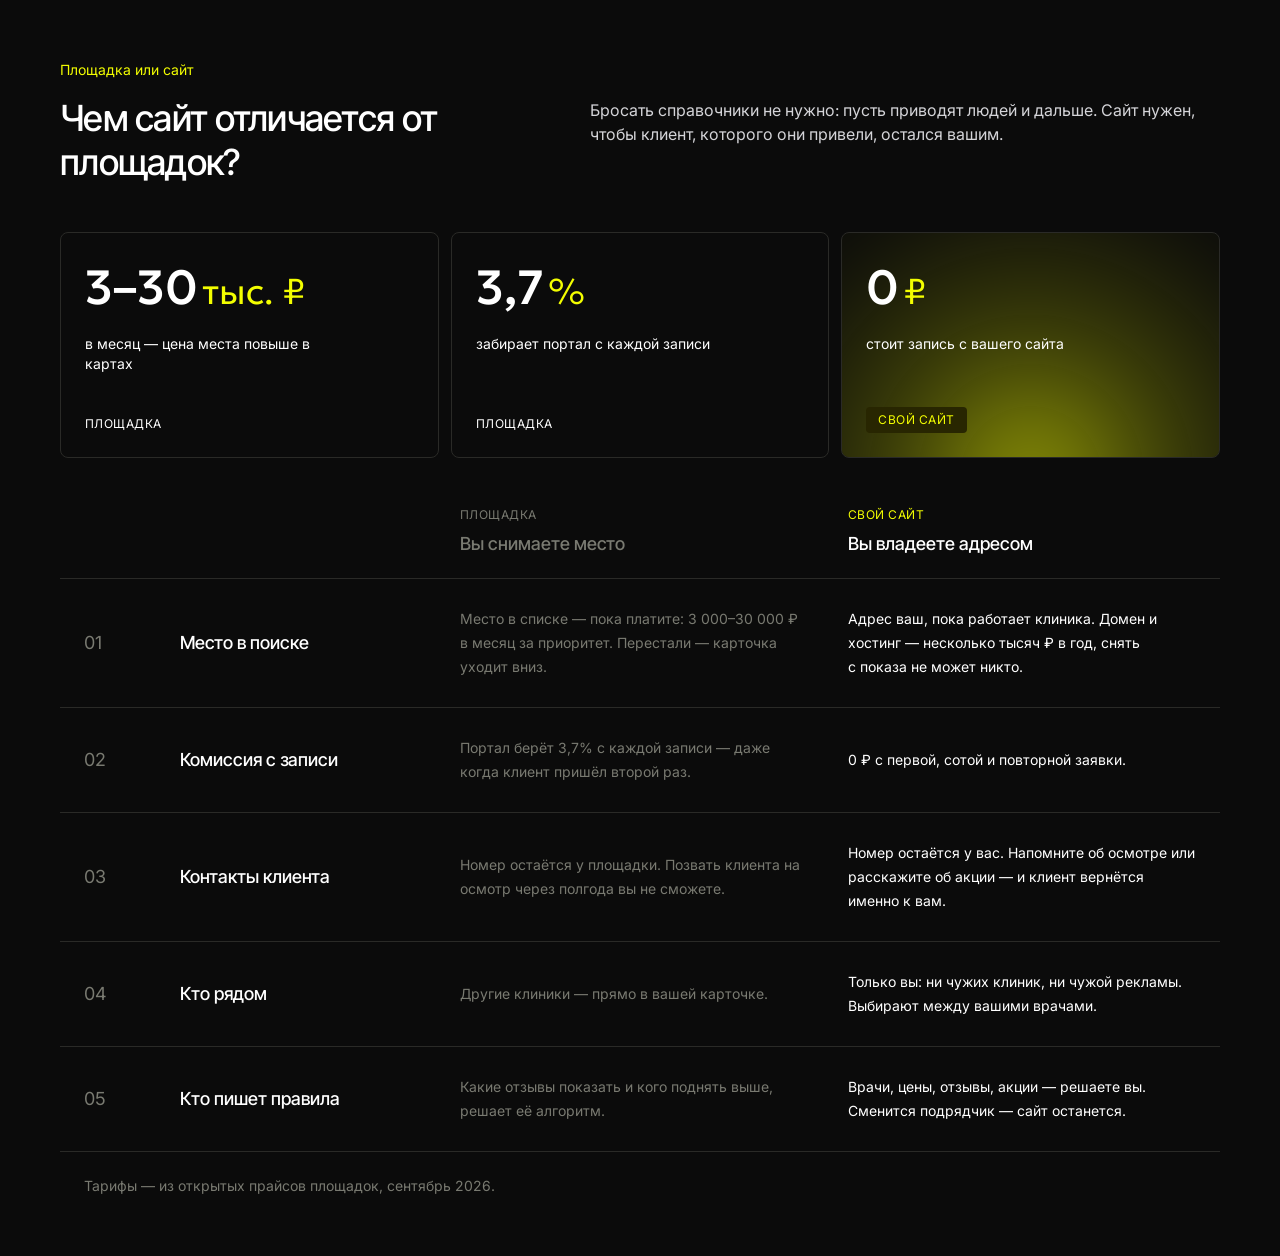
==== eskizy/a-stroki.html @ f465b87d "zeeframes-vs: platform vs own site block" ====
<!DOCTYPE html>
<html lang="ru">
<head>
    <meta charset="UTF-8">
    <meta name="viewport" content="width=device-width, initial-scale=1">
    <title>Эскиз А — строки-сравнения</title>
    <link rel="preconnect" href="https://fonts.googleapis.com">
    <link rel="preconnect" href="https://fonts.gstatic.com" crossorigin>
    <link href="https://fonts.googleapis.com/css2?family=Geologica:wght@300;400;500&family=Inter+Tight:wght@400;500;600&family=Inter:wght@400;500;600&display=swap" rel="stylesheet">
    <link rel="stylesheet" href="../vs.css">
    <style>html, body { margin: 0; background: #0B0B0B; }</style>
</head>
<body>

<section class="zvs" id="platform-vs-site" aria-labelledby="zvs-title">
    <div class="zvs-container">

        <header class="zvs-head">
            <div>
                <p class="zvs-eyebrow">Площадка или сайт</p>
                <h2 class="zvs-title" id="zvs-title">Чем сайт отличается от площадок?</h2>
            </div>
            <p class="zvs-desc">Бросать справочники не нужно: пусть приводят людей и дальше. Сайт нужен, чтобы клиент, которого они привели, остался вашим.</p>
        </header>

        <ul class="zvs-stats">
            <li class="zvs-stat">
                <div>
                    <p class="zvs-num">3–30<em>тыс.&nbsp;₽</em></p>
                    <p class="zvs-num-label">в месяц — цена места повыше в картах</p>
                </div>
                <span class="zvs-tag">Площадка</span>
            </li>
            <li class="zvs-stat">
                <div>
                    <p class="zvs-num">3,7<em>%</em></p>
                    <p class="zvs-num-label">забирает портал с каждой записи</p>
                </div>
                <span class="zvs-tag">Площадка</span>
            </li>
            <li class="zvs-stat zvs-stat--hero">
                <div>
                    <p class="zvs-num">0<em>₽</em></p>
                    <p class="zvs-num-label">стоит запись с вашего сайта</p>
                </div>
                <span class="zvs-tag">Свой сайт</span>
            </li>
        </ul>

        <div class="zvs-cols" aria-hidden="true">
            <span><span class="zvs-col-label">Площадка</span><span class="zvs-col-title">Вы снимаете место</span></span>
            <span class="is-own"><span class="zvs-col-label">Свой сайт</span><span class="zvs-col-title">Вы владеете адресом</span></span>
        </div>

        <ol class="zvs-rows">
            <li class="zvs-row">
                <span class="zvs-n" aria-hidden="true">01</span>
                <h3 class="zvs-topic">Место в поиске</h3>
                <dl class="zvs-pair">
                    <div><dt>Площадка</dt><dd>Место в списке — пока платите: <span class="zvs-nw">3&nbsp;000–30&nbsp;000&nbsp;₽</span> в&nbsp;месяц за приоритет. Перестали — карточка уходит вниз.</dd></div>
                    <div><dt class="is-own">Свой сайт</dt><dd class="is-own">Адрес ваш, пока работает клиника. Домен и хостинг — несколько тысяч ₽ в&nbsp;год, снять с&nbsp;показа не может никто.</dd></div>
                </dl>
            </li>
            <li class="zvs-row">
                <span class="zvs-n" aria-hidden="true">02</span>
                <h3 class="zvs-topic">Комиссия с записи</h3>
                <dl class="zvs-pair">
                    <div><dt>Площадка</dt><dd>Портал берёт 3,7% с каждой записи — даже когда клиент пришёл второй раз.</dd></div>
                    <div><dt class="is-own">Свой сайт</dt><dd class="is-own">0&nbsp;₽ с первой, сотой и повторной заявки.</dd></div>
                </dl>
            </li>
            <li class="zvs-row">
                <span class="zvs-n" aria-hidden="true">03</span>
                <h3 class="zvs-topic">Контакты клиента</h3>
                <dl class="zvs-pair">
                    <div><dt>Площадка</dt><dd>Номер остаётся у площадки. Позвать клиента на осмотр через полгода вы не сможете.</dd></div>
                    <div><dt class="is-own">Свой сайт</dt><dd class="is-own">Номер остаётся у вас. Напомните об осмотре или расскажите об акции — и клиент вернётся именно к вам.</dd></div>
                </dl>
            </li>
            <li class="zvs-row">
                <span class="zvs-n" aria-hidden="true">04</span>
                <h3 class="zvs-topic">Кто рядом</h3>
                <dl class="zvs-pair">
                    <div><dt>Площадка</dt><dd>Другие клиники — прямо в вашей карточке.</dd></div>
                    <div><dt class="is-own">Свой сайт</dt><dd class="is-own">Только вы: ни чужих клиник, ни чужой рекламы. Выбирают между вашими врачами.</dd></div>
                </dl>
            </li>
            <li class="zvs-row">
                <span class="zvs-n" aria-hidden="true">05</span>
                <h3 class="zvs-topic">Кто пишет правила</h3>
                <dl class="zvs-pair">
                    <div><dt>Площадка</dt><dd>Какие отзывы показать и кого поднять выше, решает её алгоритм.</dd></div>
                    <div><dt class="is-own">Свой сайт</dt><dd class="is-own">Врачи, цены, отзывы, акции — решаете вы. Сменится подрядчик — сайт останется.</dd></div>
                </dl>
            </li>
        </ol>

        <p class="zvs-note">Тарифы — из открытых прайсов площадок, сентябрь 2026.</p>

    </div>
</section>

</body>
</html>
---- vs.css ----
/* ZeeFrames — "Platform vs your own site" comparison
   Namespaced with .zvs-* so it can be dropped into any page of zeeframes.com.
   Built from the site's own parts:
   - section header of the service pages (.tool-section-header: lime eyebrow,
     .agency-section-title, muted paragraph on the right);
   - stat cards of the /about hero (.about-card-common, .hero-counter with the
     lime "+" in weight 300, the lime glow of the "10+" card);
   - numbered rows of "Six reasons why 90% of our clients come back" on /about
     (.value-item: 01 / title / muted text, 0.6 px hairlines, lime on hover);
   - uppercase card label of "Three types of work" (.work-type-card__label).
   Default is the dark section; add .zvs--light for the cream one. */

.zvs {
    --zvs-primary: var(--color-primary, #F3FE00);
    --zvs-bg: var(--color-black-300, #0B0B0B);
    --zvs-card: var(--color-black-300, #0B0B0B);
    --zvs-line: var(--color-base-border, #2A2A27);
    --zvs-ink: var(--color-white, #FFFFFF);
    --zvs-ink-2: var(--color-gray-165, #D4D4D8);
    --zvs-muted: var(--color-base-muted, #797A71);
    --zvs-eyebrow: var(--color-primary, #F3FE00);
    --zvs-sign: var(--color-primary, #F3FE00);
    --zvs-hover-ink: var(--color-black-300, #0B0B0B);
    --zvs-hover-ink-2: #0E0E00;
    --zvs-chip-bg: var(--color-base-primary-fg, #282601);
    --zvs-chip-ink: var(--color-primary, #F3FE00);
    --zvs-focus: var(--color-primary, #F3FE00);
    --zvs-glow: radial-gradient(circle,
        rgba(243, 254, 0, .75) 0%, rgba(243, 254, 0, .35) 20%,
        rgba(243, 254, 0, .15) 45%, rgba(243, 254, 0, .05) 70%, transparent 100%);

    position: relative;
    padding: 60px 0;
    background-color: var(--zvs-bg);
    color: var(--zvs-ink);
    font-family: "Inter Tight", sans-serif;
    font-weight: 400;
    -webkit-font-smoothing: antialiased;
}

/* cream section, as Process / Use Cases on the service pages */
.zvs--light {
    --zvs-bg: var(--color-cream-white, #FAF9F4);
    --zvs-card: var(--color-white, #FFFFFF);
    --zvs-line: var(--color-gray-410, #CDCDCD);
    --zvs-ink: var(--color-gray-800, #27272A);
    --zvs-ink-2: var(--color-gray-650, #52525B);
    --zvs-muted: var(--color-base-muted, #797A71);
    --zvs-eyebrow: var(--color-gray-900, #18181B);
    --zvs-sign: var(--color-gray-900, #18181B);
    --zvs-chip-bg: var(--color-gray-900, #18181B);
    --zvs-chip-ink: var(--color-white, #FFFFFF);
    --zvs-focus: var(--color-gray-900, #18181B);
}

.zvs *,
.zvs *::before,
.zvs *::after {
    box-sizing: border-box;
    margin: 0;
    padding: 0;
}

.zvs ul,
.zvs ol {
    list-style: none;
}

.zvs :focus-visible {
    outline: 2px solid var(--zvs-focus);
    outline-offset: 2px;
}

.zvs-container {
    max-width: 1400px;
    margin: 0 auto;
    padding: 0 var(--zvs-gutter, 60px);
}

/* ── Section header: .tool-section-header of the service pages ── */

.zvs-head {
    display: flex;
    justify-content: space-between;
    align-items: center;
    gap: 32px;
    padding-bottom: 48px;
}

.zvs-eyebrow {
    font-family: Inter, sans-serif;
    font-size: 14px;
    line-height: 20px;
    font-weight: 400;
    color: var(--zvs-eyebrow);
}

.zvs-title {
    max-width: 446px;
    margin-top: 16px;
    font-size: 36px;
    line-height: 44px;
    font-weight: 500;
    letter-spacing: -0.72px;
    color: var(--zvs-ink);
}

.zvs-desc {
    max-width: 630px;
    font-family: Inter, sans-serif;
    font-size: 16px;
    line-height: 24px;
    color: var(--zvs-ink-2);
}

/* ── Stats: the cards of the /about hero ── */

.zvs-stats {
    display: grid;
    grid-template-columns: repeat(3, minmax(0, 1fr));
    gap: 12px;
    margin-bottom: 48px;
}

.zvs-stat {
    position: relative;
    display: flex;
    flex-direction: column;
    justify-content: space-between;
    gap: 40px;
    min-height: 226px;
    padding: 24px;
    border: 0.6px solid var(--zvs-line);
    border-radius: 8px;
    background: var(--zvs-card);
    overflow: hidden;
}

/* the glow of the "10+ Years" card, from the lower middle */
.zvs-stat--hero::before {
    content: "";
    position: absolute;
    left: 50%;
    bottom: -300px;
    width: 560px;
    height: 560px;
    margin-left: -280px;
    border-radius: 50%;
    background: var(--zvs-glow);
    filter: blur(50px);
    pointer-events: none;
}

.zvs-stat > * {
    position: relative;
}

/* .hero-counter + .text_primary.fs_36.fw_300 */
.zvs-num {
    display: flex;
    align-items: baseline;
    font-family: Geologica, "Inter Tight", sans-serif;
    font-size: 48px;
    line-height: 60px;
    font-weight: 500;
    color: var(--zvs-ink);
    white-space: nowrap;
}

.zvs-num em {
    margin-left: 4px;
    font-style: normal;
    font-size: 36px;
    font-weight: 300;
    color: var(--zvs-sign);
}

.zvs-num-label {
    max-width: 240px;
    margin-top: 12px;
    font-family: Inter, sans-serif;
    font-size: 14px;
    line-height: 20px;
    color: var(--zvs-ink);
}

/* DELIVERY / SUCCESS under the numbers; the hero one is the dark chip of EXPERIENCE */
.zvs-tag {
    align-self: flex-start;
    font-family: Inter, sans-serif;
    font-size: 12px;
    line-height: 18px;
    letter-spacing: 0.48px;
    text-transform: uppercase;
    color: var(--zvs-ink);
}

.zvs-stat--hero .zvs-tag {
    padding: 4px 12px;
    border-radius: 4px;
    background: var(--zvs-chip-bg);
    color: var(--zvs-chip-ink);
}

/* ── Rows: .value-item of "Six reasons" ── */

.zvs-cols,
.zvs-row {
    display: grid;
    grid-template-columns: 56px minmax(0, 240px) minmax(0, 1fr) minmax(0, 1fr);
    column-gap: 40px;
    padding: 0 24px;
}

.zvs-cols {
    padding-bottom: 20px;
}

.zvs-cols > span:first-child {
    grid-column: 3;
}

.zvs-col-label {
    display: block;
    font-family: Inter, sans-serif;
    font-size: 12px;
    line-height: 18px;
    letter-spacing: 0.48px;
    text-transform: uppercase;
    color: var(--zvs-muted);
}

.zvs-col-title {
    display: block;
    margin-top: 6px;
    font-size: 18px;
    line-height: 28px;
    font-weight: 500;
    color: var(--zvs-muted);
}

.zvs-cols .is-own .zvs-col-label { color: var(--zvs-eyebrow); }
.zvs-cols .is-own .zvs-col-title { color: var(--zvs-ink); }

.zvs-row {
    align-items: center;
    padding-top: 28px;
    padding-bottom: 28px;
    border-top: 0.6px solid var(--zvs-line);
}

.zvs-row:last-child {
    border-bottom: 0.6px solid var(--zvs-line);
}

.zvs-row:hover {
    background-color: var(--zvs-primary);
}

.zvs-n {
    font-family: Inter, sans-serif;
    font-size: 18px;
    line-height: 28px;
    color: var(--zvs-muted);
}

.zvs-topic {
    font-size: 18px;
    line-height: 28px;
    font-weight: 500;
    color: var(--zvs-ink);
}

.zvs-pair {
    display: contents;
}

/* the side names are read by screen readers; on phones they are shown */
.zvs-pair dt {
    position: absolute;
    width: 1px;
    height: 1px;
    overflow: hidden;
    clip: rect(0 0 0 0);
    white-space: nowrap;
}

.zvs-pair dd {
    font-family: Inter, sans-serif;
    font-size: 14px;
    line-height: 24px;
    color: var(--zvs-muted);
}

.zvs-nw {
    white-space: nowrap;
}

.zvs-pair dd.is-own {
    color: var(--zvs-ink);
}

.zvs-row:hover .zvs-n,
.zvs-row:hover .zvs-pair dd { color: var(--zvs-hover-ink-2); }
.zvs-row:hover .zvs-topic,
.zvs-row:hover .zvs-pair dd.is-own { color: var(--zvs-hover-ink); }

.zvs-note {
    margin-top: 24px;
    padding: 0 24px;
    font-family: Inter, sans-serif;
    font-size: 14px;
    line-height: 20px;
    color: var(--zvs-muted);
}

/* ── Responsive ─────────────────────────────────────── */

@media (max-width: 1200px) {
    .zvs-cols,
    .zvs-row {
        grid-template-columns: 40px minmax(0, 200px) minmax(0, 1fr) minmax(0, 1fr);
        column-gap: 32px;
    }
}

@media (max-width: 991px) {
    .zvs { --zvs-gutter: 40px; }

    .zvs-head {
        flex-direction: column;
        align-items: flex-start;
        gap: 16px;
    }

    .zvs-title,
    .zvs-desc { max-width: 100%; }

    .zvs-stat { min-height: 200px; padding: 20px; }
    .zvs-num { font-size: 40px; line-height: 48px; }
    .zvs-num em { font-size: 30px; }

    /* one row = number and topic on top, the pair side by side under them */
    .zvs-cols { display: none; }

    .zvs-row {
        grid-template-columns: minmax(0, 1fr) minmax(0, 1fr);
        column-gap: 24px;
        row-gap: 16px;
        align-items: start;
        padding: 24px 16px;
    }

    .zvs-n,
    .zvs-topic { grid-column: 1 / -1; }
    .zvs-n { margin-bottom: -12px; font-size: 14px; line-height: 20px; }

    .zvs-pair dt {
        position: static;
        width: auto;
        height: auto;
        overflow: visible;
        clip: auto;
        margin-bottom: 6px;
        font-family: Inter, sans-serif;
        font-size: 12px;
        line-height: 18px;
        letter-spacing: 0.48px;
        text-transform: uppercase;
        color: var(--zvs-muted);
    }

    .zvs-pair dt.is-own { color: var(--zvs-eyebrow); }
    .zvs-pair > div { min-width: 0; }
    .zvs-row:hover .zvs-pair dt { color: var(--zvs-hover-ink-2); }

    .zvs-note { padding: 0 16px; }
}

@media (max-width: 767px) {
    .zvs-stats { grid-template-columns: minmax(0, 1fr); gap: 12px; }
    .zvs-stat { min-height: 0; gap: 32px; }
    .zvs-stat--hero { min-height: 220px; }
}

@media (max-width: 575px) {
    .zvs { --zvs-gutter: 24px; padding: 24px 0; }

    .zvs-head { padding-bottom: 24px; }

    .zvs-title {
        margin-top: 8px;
        font-size: 24px;
        line-height: 32px;
    }

    .zvs-desc { font-size: 14px; line-height: 20px; }
    .zvs-stats { margin-bottom: 32px; }

    .zvs-row {
        grid-template-columns: minmax(0, 1fr);
        row-gap: 12px;
        padding: 24px 16px;
    }

    .zvs-pair dd { font-size: 14px; line-height: 20px; }
}
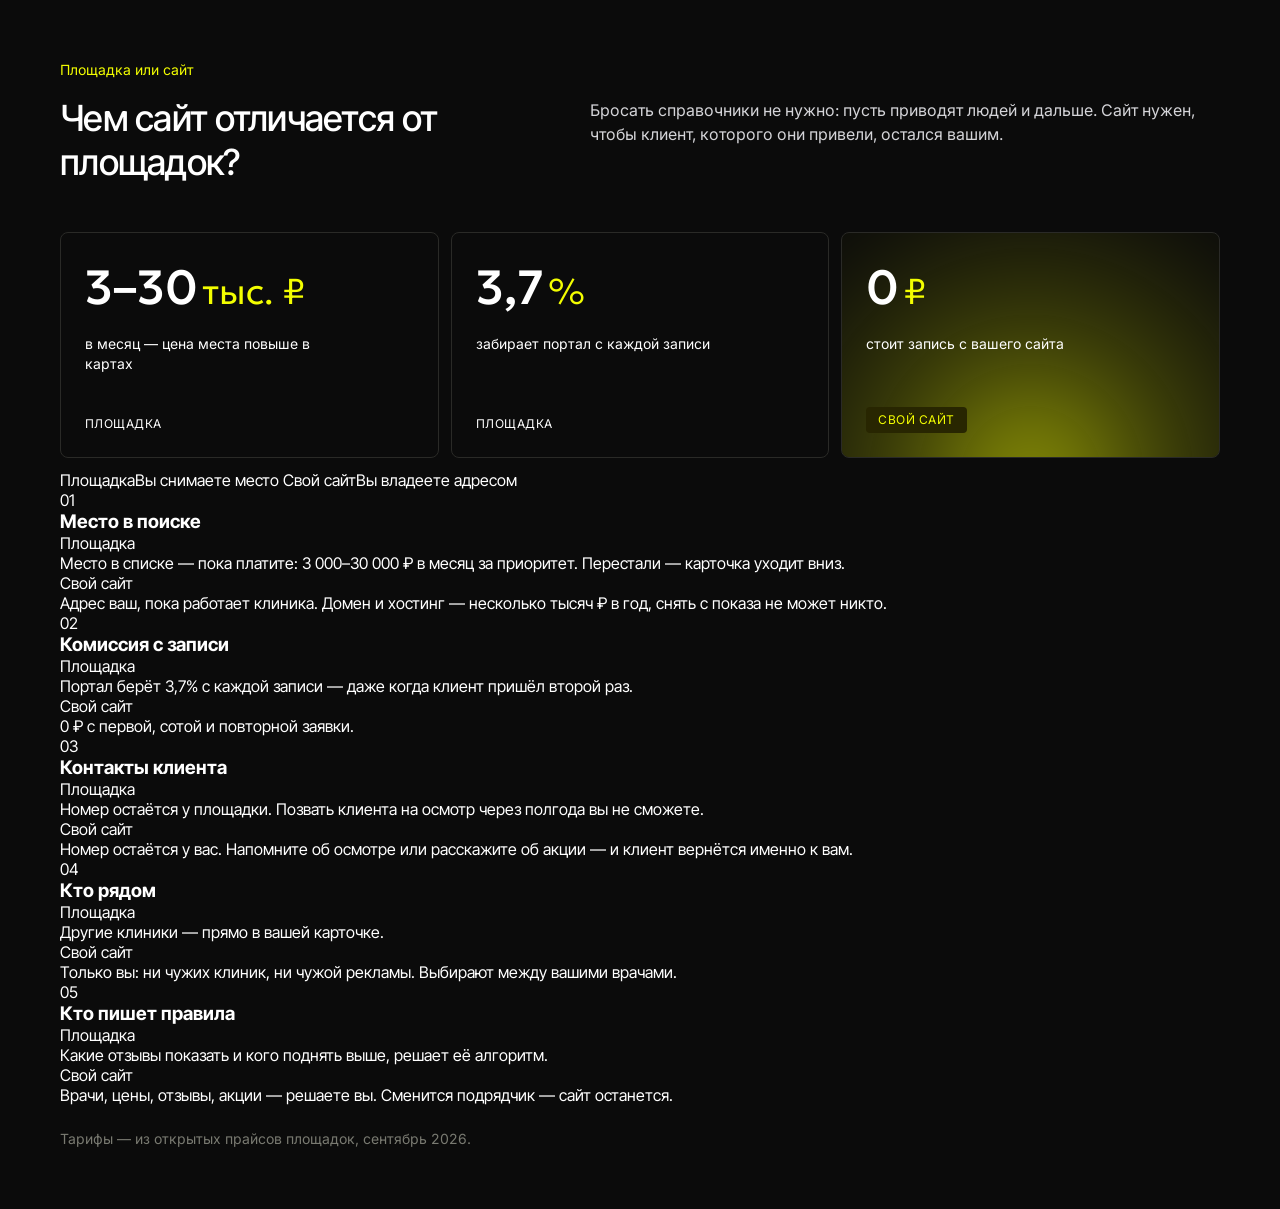
==== commit 54573d56: "Two lists: platform minuses and own site pluses" ====
--- a/eskizy/a-stroki.html
+++ b/eskizy/a-stroki.html
@@ -1,104 +1,104 @@
-<!DOCTYPE html>
-<html lang="ru">
-<head>
-    <meta charset="UTF-8">
-    <meta name="viewport" content="width=device-width, initial-scale=1">
-    <title>Эскиз А — строки-сравнения</title>
-    <link rel="preconnect" href="https://fonts.googleapis.com">
-    <link rel="preconnect" href="https://fonts.gstatic.com" crossorigin>
-    <link href="https://fonts.googleapis.com/css2?family=Geologica:wght@300;400;500&family=Inter+Tight:wght@400;500;600&family=Inter:wght@400;500;600&display=swap" rel="stylesheet">
-    <link rel="stylesheet" href="../vs.css">
-    <style>html, body { margin: 0; background: #0B0B0B; }</style>
-</head>
-<body>
-
-<section class="zvs" id="platform-vs-site" aria-labelledby="zvs-title">
-    <div class="zvs-container">
-
-        <header class="zvs-head">
-            <div>
-                <p class="zvs-eyebrow">Площадка или сайт</p>
-                <h2 class="zvs-title" id="zvs-title">Чем сайт отличается от площадок?</h2>
-            </div>
-            <p class="zvs-desc">Бросать справочники не нужно: пусть приводят людей и дальше. Сайт нужен, чтобы клиент, которого они привели, остался вашим.</p>
-        </header>
-
-        <ul class="zvs-stats">
-            <li class="zvs-stat">
-                <div>
-                    <p class="zvs-num">3–30<em>тыс.&nbsp;₽</em></p>
-                    <p class="zvs-num-label">в месяц — цена места повыше в картах</p>
-                </div>
-                <span class="zvs-tag">Площадка</span>
-            </li>
-            <li class="zvs-stat">
-                <div>
-                    <p class="zvs-num">3,7<em>%</em></p>
-                    <p class="zvs-num-label">забирает портал с каждой записи</p>
-                </div>
-                <span class="zvs-tag">Площадка</span>
-            </li>
-            <li class="zvs-stat zvs-stat--hero">
-                <div>
-                    <p class="zvs-num">0<em>₽</em></p>
-                    <p class="zvs-num-label">стоит запись с вашего сайта</p>
-                </div>
-                <span class="zvs-tag">Свой сайт</span>
-            </li>
-        </ul>
-
-        <div class="zvs-cols" aria-hidden="true">
-            <span><span class="zvs-col-label">Площадка</span><span class="zvs-col-title">Вы снимаете место</span></span>
-            <span class="is-own"><span class="zvs-col-label">Свой сайт</span><span class="zvs-col-title">Вы владеете адресом</span></span>
-        </div>
-
-        <ol class="zvs-rows">
-            <li class="zvs-row">
-                <span class="zvs-n" aria-hidden="true">01</span>
-                <h3 class="zvs-topic">Место в поиске</h3>
-                <dl class="zvs-pair">
-                    <div><dt>Площадка</dt><dd>Место в списке — пока платите: <span class="zvs-nw">3&nbsp;000–30&nbsp;000&nbsp;₽</span> в&nbsp;месяц за приоритет. Перестали — карточка уходит вниз.</dd></div>
-                    <div><dt class="is-own">Свой сайт</dt><dd class="is-own">Адрес ваш, пока работает клиника. Домен и хостинг — несколько тысяч ₽ в&nbsp;год, снять с&nbsp;показа не может никто.</dd></div>
-                </dl>
-            </li>
-            <li class="zvs-row">
-                <span class="zvs-n" aria-hidden="true">02</span>
-                <h3 class="zvs-topic">Комиссия с записи</h3>
-                <dl class="zvs-pair">
-                    <div><dt>Площадка</dt><dd>Портал берёт 3,7% с каждой записи — даже когда клиент пришёл второй раз.</dd></div>
-                    <div><dt class="is-own">Свой сайт</dt><dd class="is-own">0&nbsp;₽ с первой, сотой и повторной заявки.</dd></div>
-                </dl>
-            </li>
-            <li class="zvs-row">
-                <span class="zvs-n" aria-hidden="true">03</span>
-                <h3 class="zvs-topic">Контакты клиента</h3>
-                <dl class="zvs-pair">
-                    <div><dt>Площадка</dt><dd>Номер остаётся у площадки. Позвать клиента на осмотр через полгода вы не сможете.</dd></div>
-                    <div><dt class="is-own">Свой сайт</dt><dd class="is-own">Номер остаётся у вас. Напомните об осмотре или расскажите об акции — и клиент вернётся именно к вам.</dd></div>
-                </dl>
-            </li>
-            <li class="zvs-row">
-                <span class="zvs-n" aria-hidden="true">04</span>
-                <h3 class="zvs-topic">Кто рядом</h3>
-                <dl class="zvs-pair">
-                    <div><dt>Площадка</dt><dd>Другие клиники — прямо в вашей карточке.</dd></div>
-                    <div><dt class="is-own">Свой сайт</dt><dd class="is-own">Только вы: ни чужих клиник, ни чужой рекламы. Выбирают между вашими врачами.</dd></div>
-                </dl>
-            </li>
-            <li class="zvs-row">
-                <span class="zvs-n" aria-hidden="true">05</span>
-                <h3 class="zvs-topic">Кто пишет правила</h3>
-                <dl class="zvs-pair">
-                    <div><dt>Площадка</dt><dd>Какие отзывы показать и кого поднять выше, решает её алгоритм.</dd></div>
-                    <div><dt class="is-own">Свой сайт</dt><dd class="is-own">Врачи, цены, отзывы, акции — решаете вы. Сменится подрядчик — сайт останется.</dd></div>
-                </dl>
-            </li>
-        </ol>
-
-        <p class="zvs-note">Тарифы — из открытых прайсов площадок, сентябрь 2026.</p>
-
-    </div>
-</section>
-
-</body>
-</html>
+<!DOCTYPE html>
+<html lang="ru">
+<head>
+    <meta charset="UTF-8">
+    <meta name="viewport" content="width=device-width, initial-scale=1">
+    <title>Эскиз А — строки-сравнения</title>
+    <link rel="preconnect" href="https://fonts.googleapis.com">
+    <link rel="preconnect" href="https://fonts.gstatic.com" crossorigin>
+    <link href="https://fonts.googleapis.com/css2?family=Geologica:wght@300;400;500&family=Inter+Tight:wght@400;500;600&family=Inter:wght@400;500;600&display=swap" rel="stylesheet">
+    <link rel="stylesheet" href="../vs.css">
+    <style>html, body { margin: 0; background: #0B0B0B; }</style>
+</head>
+<body>
+
+<section class="zvs" id="platform-vs-site" aria-labelledby="zvs-title">
+    <div class="zvs-container">
+
+        <header class="zvs-head">
+            <div>
+                <p class="zvs-eyebrow">Площадка или сайт</p>
+                <h2 class="zvs-title" id="zvs-title">Чем сайт отличается от площадок?</h2>
+            </div>
+            <p class="zvs-desc">Бросать справочники не нужно: пусть приводят людей и дальше. Сайт нужен, чтобы клиент, которого они привели, остался вашим.</p>
+        </header>
+
+        <ul class="zvs-stats">
+            <li class="zvs-stat">
+                <div>
+                    <p class="zvs-num">3–30<em>тыс.&nbsp;₽</em></p>
+                    <p class="zvs-num-label">в месяц — цена места повыше в картах</p>
+                </div>
+                <span class="zvs-tag">Площадка</span>
+            </li>
+            <li class="zvs-stat">
+                <div>
+                    <p class="zvs-num">3,7<em>%</em></p>
+                    <p class="zvs-num-label">забирает портал с каждой записи</p>
+                </div>
+                <span class="zvs-tag">Площадка</span>
+            </li>
+            <li class="zvs-stat zvs-stat--hero">
+                <div>
+                    <p class="zvs-num">0<em>₽</em></p>
+                    <p class="zvs-num-label">стоит запись с вашего сайта</p>
+                </div>
+                <span class="zvs-tag">Свой сайт</span>
+            </li>
+        </ul>
+
+        <div class="zvs-cols" aria-hidden="true">
+            <span><span class="zvs-col-label">Площадка</span><span class="zvs-col-title">Вы снимаете место</span></span>
+            <span class="is-own"><span class="zvs-col-label">Свой сайт</span><span class="zvs-col-title">Вы владеете адресом</span></span>
+        </div>
+
+        <ol class="zvs-rows">
+            <li class="zvs-row">
+                <span class="zvs-n" aria-hidden="true">01</span>
+                <h3 class="zvs-topic">Место в поиске</h3>
+                <dl class="zvs-pair">
+                    <div><dt>Площадка</dt><dd>Место в списке — пока платите: <span class="zvs-nw">3&nbsp;000–30&nbsp;000&nbsp;₽</span> в&nbsp;месяц за приоритет. Перестали — карточка уходит вниз.</dd></div>
+                    <div><dt class="is-own">Свой сайт</dt><dd class="is-own">Адрес ваш, пока работает клиника. Домен и хостинг — несколько тысяч ₽ в&nbsp;год, снять с&nbsp;показа не может никто.</dd></div>
+                </dl>
+            </li>
+            <li class="zvs-row">
+                <span class="zvs-n" aria-hidden="true">02</span>
+                <h3 class="zvs-topic">Комиссия с записи</h3>
+                <dl class="zvs-pair">
+                    <div><dt>Площадка</dt><dd>Портал берёт 3,7% с каждой записи — даже когда клиент пришёл второй раз.</dd></div>
+                    <div><dt class="is-own">Свой сайт</dt><dd class="is-own">0&nbsp;₽ с первой, сотой и повторной заявки.</dd></div>
+                </dl>
+            </li>
+            <li class="zvs-row">
+                <span class="zvs-n" aria-hidden="true">03</span>
+                <h3 class="zvs-topic">Контакты клиента</h3>
+                <dl class="zvs-pair">
+                    <div><dt>Площадка</dt><dd>Номер остаётся у площадки. Позвать клиента на осмотр через полгода вы не сможете.</dd></div>
+                    <div><dt class="is-own">Свой сайт</dt><dd class="is-own">Номер остаётся у вас. Напомните об осмотре или расскажите об акции — и клиент вернётся именно к вам.</dd></div>
+                </dl>
+            </li>
+            <li class="zvs-row">
+                <span class="zvs-n" aria-hidden="true">04</span>
+                <h3 class="zvs-topic">Кто рядом</h3>
+                <dl class="zvs-pair">
+                    <div><dt>Площадка</dt><dd>Другие клиники — прямо в вашей карточке.</dd></div>
+                    <div><dt class="is-own">Свой сайт</dt><dd class="is-own">Только вы: ни чужих клиник, ни чужой рекламы. Выбирают между вашими врачами.</dd></div>
+                </dl>
+            </li>
+            <li class="zvs-row">
+                <span class="zvs-n" aria-hidden="true">05</span>
+                <h3 class="zvs-topic">Кто пишет правила</h3>
+                <dl class="zvs-pair">
+                    <div><dt>Площадка</dt><dd>Какие отзывы показать и кого поднять выше, решает её алгоритм.</dd></div>
+                    <div><dt class="is-own">Свой сайт</dt><dd class="is-own">Врачи, цены, отзывы, акции — решаете вы. Сменится подрядчик — сайт останется.</dd></div>
+                </dl>
+            </li>
+        </ol>
+
+        <p class="zvs-note">Тарифы — из открытых прайсов площадок, сентябрь 2026.</p>
+
+    </div>
+</section>
+
+</body>
+</html>
--- a/vs.css
+++ b/vs.css
@@ -1,407 +1,480 @@
-/* ZeeFrames — "Platform vs your own site" comparison
-   Namespaced with .zvs-* so it can be dropped into any page of zeeframes.com.
-   Built from the site's own parts:
-   - section header of the service pages (.tool-section-header: lime eyebrow,
-     .agency-section-title, muted paragraph on the right);
-   - stat cards of the /about hero (.about-card-common, .hero-counter with the
-     lime "+" in weight 300, the lime glow of the "10+" card);
-   - numbered rows of "Six reasons why 90% of our clients come back" on /about
-     (.value-item: 01 / title / muted text, 0.6 px hairlines, lime on hover);
-   - uppercase card label of "Three types of work" (.work-type-card__label).
-   Default is the dark section; add .zvs--light for the cream one. */
-
-.zvs {
-    --zvs-primary: var(--color-primary, #F3FE00);
-    --zvs-bg: var(--color-black-300, #0B0B0B);
-    --zvs-card: var(--color-black-300, #0B0B0B);
-    --zvs-line: var(--color-base-border, #2A2A27);
-    --zvs-ink: var(--color-white, #FFFFFF);
-    --zvs-ink-2: var(--color-gray-165, #D4D4D8);
-    --zvs-muted: var(--color-base-muted, #797A71);
-    --zvs-eyebrow: var(--color-primary, #F3FE00);
-    --zvs-sign: var(--color-primary, #F3FE00);
-    --zvs-hover-ink: var(--color-black-300, #0B0B0B);
-    --zvs-hover-ink-2: #0E0E00;
-    --zvs-chip-bg: var(--color-base-primary-fg, #282601);
-    --zvs-chip-ink: var(--color-primary, #F3FE00);
-    --zvs-focus: var(--color-primary, #F3FE00);
-    --zvs-glow: radial-gradient(circle,
-        rgba(243, 254, 0, .75) 0%, rgba(243, 254, 0, .35) 20%,
-        rgba(243, 254, 0, .15) 45%, rgba(243, 254, 0, .05) 70%, transparent 100%);
-
-    position: relative;
-    padding: 60px 0;
-    background-color: var(--zvs-bg);
-    color: var(--zvs-ink);
-    font-family: "Inter Tight", sans-serif;
-    font-weight: 400;
-    -webkit-font-smoothing: antialiased;
-}
-
-/* cream section, as Process / Use Cases on the service pages */
-.zvs--light {
-    --zvs-bg: var(--color-cream-white, #FAF9F4);
-    --zvs-card: var(--color-white, #FFFFFF);
-    --zvs-line: var(--color-gray-410, #CDCDCD);
-    --zvs-ink: var(--color-gray-800, #27272A);
-    --zvs-ink-2: var(--color-gray-650, #52525B);
-    --zvs-muted: var(--color-base-muted, #797A71);
-    --zvs-eyebrow: var(--color-gray-900, #18181B);
-    --zvs-sign: var(--color-gray-900, #18181B);
-    --zvs-chip-bg: var(--color-gray-900, #18181B);
-    --zvs-chip-ink: var(--color-white, #FFFFFF);
-    --zvs-focus: var(--color-gray-900, #18181B);
-}
-
-.zvs *,
-.zvs *::before,
-.zvs *::after {
-    box-sizing: border-box;
-    margin: 0;
-    padding: 0;
-}
-
-.zvs ul,
-.zvs ol {
-    list-style: none;
-}
-
-.zvs :focus-visible {
-    outline: 2px solid var(--zvs-focus);
-    outline-offset: 2px;
-}
-
-.zvs-container {
-    max-width: 1400px;
-    margin: 0 auto;
-    padding: 0 var(--zvs-gutter, 60px);
-}
-
-/* ── Section header: .tool-section-header of the service pages ── */
-
-.zvs-head {
-    display: flex;
-    justify-content: space-between;
-    align-items: center;
-    gap: 32px;
-    padding-bottom: 48px;
-}
-
-.zvs-eyebrow {
-    font-family: Inter, sans-serif;
-    font-size: 14px;
-    line-height: 20px;
-    font-weight: 400;
-    color: var(--zvs-eyebrow);
-}
-
-.zvs-title {
-    max-width: 446px;
-    margin-top: 16px;
-    font-size: 36px;
-    line-height: 44px;
-    font-weight: 500;
-    letter-spacing: -0.72px;
-    color: var(--zvs-ink);
-}
-
-.zvs-desc {
-    max-width: 630px;
-    font-family: Inter, sans-serif;
-    font-size: 16px;
-    line-height: 24px;
-    color: var(--zvs-ink-2);
-}
-
-/* ── Stats: the cards of the /about hero ── */
-
-.zvs-stats {
-    display: grid;
-    grid-template-columns: repeat(3, minmax(0, 1fr));
-    gap: 12px;
-    margin-bottom: 48px;
-}
-
-.zvs-stat {
-    position: relative;
-    display: flex;
-    flex-direction: column;
-    justify-content: space-between;
-    gap: 40px;
-    min-height: 226px;
-    padding: 24px;
-    border: 0.6px solid var(--zvs-line);
-    border-radius: 8px;
-    background: var(--zvs-card);
-    overflow: hidden;
-}
-
-/* the glow of the "10+ Years" card, from the lower middle */
-.zvs-stat--hero::before {
-    content: "";
-    position: absolute;
-    left: 50%;
-    bottom: -300px;
-    width: 560px;
-    height: 560px;
-    margin-left: -280px;
-    border-radius: 50%;
-    background: var(--zvs-glow);
-    filter: blur(50px);
-    pointer-events: none;
-}
-
-.zvs-stat > * {
-    position: relative;
-}
-
-/* .hero-counter + .text_primary.fs_36.fw_300 */
-.zvs-num {
-    display: flex;
-    align-items: baseline;
-    font-family: Geologica, "Inter Tight", sans-serif;
-    font-size: 48px;
-    line-height: 60px;
-    font-weight: 500;
-    color: var(--zvs-ink);
-    white-space: nowrap;
-}
-
-.zvs-num em {
-    margin-left: 4px;
-    font-style: normal;
-    font-size: 36px;
-    font-weight: 300;
-    color: var(--zvs-sign);
-}
-
-.zvs-num-label {
-    max-width: 240px;
-    margin-top: 12px;
-    font-family: Inter, sans-serif;
-    font-size: 14px;
-    line-height: 20px;
-    color: var(--zvs-ink);
-}
-
-/* DELIVERY / SUCCESS under the numbers; the hero one is the dark chip of EXPERIENCE */
-.zvs-tag {
-    align-self: flex-start;
-    font-family: Inter, sans-serif;
-    font-size: 12px;
-    line-height: 18px;
-    letter-spacing: 0.48px;
-    text-transform: uppercase;
-    color: var(--zvs-ink);
-}
-
-.zvs-stat--hero .zvs-tag {
-    padding: 4px 12px;
-    border-radius: 4px;
-    background: var(--zvs-chip-bg);
-    color: var(--zvs-chip-ink);
-}
-
-/* ── Rows: .value-item of "Six reasons" ── */
-
-.zvs-cols,
-.zvs-row {
-    display: grid;
-    grid-template-columns: 56px minmax(0, 240px) minmax(0, 1fr) minmax(0, 1fr);
-    column-gap: 40px;
-    padding: 0 24px;
-}
-
-.zvs-cols {
-    padding-bottom: 20px;
-}
-
-.zvs-cols > span:first-child {
-    grid-column: 3;
-}
-
-.zvs-col-label {
-    display: block;
-    font-family: Inter, sans-serif;
-    font-size: 12px;
-    line-height: 18px;
-    letter-spacing: 0.48px;
-    text-transform: uppercase;
-    color: var(--zvs-muted);
-}
-
-.zvs-col-title {
-    display: block;
-    margin-top: 6px;
-    font-size: 18px;
-    line-height: 28px;
-    font-weight: 500;
-    color: var(--zvs-muted);
-}
-
-.zvs-cols .is-own .zvs-col-label { color: var(--zvs-eyebrow); }
-.zvs-cols .is-own .zvs-col-title { color: var(--zvs-ink); }
-
-.zvs-row {
-    align-items: center;
-    padding-top: 28px;
-    padding-bottom: 28px;
-    border-top: 0.6px solid var(--zvs-line);
-}
-
-.zvs-row:last-child {
-    border-bottom: 0.6px solid var(--zvs-line);
-}
-
-.zvs-row:hover {
-    background-color: var(--zvs-primary);
-}
-
-.zvs-n {
-    font-family: Inter, sans-serif;
-    font-size: 18px;
-    line-height: 28px;
-    color: var(--zvs-muted);
-}
-
-.zvs-topic {
-    font-size: 18px;
-    line-height: 28px;
-    font-weight: 500;
-    color: var(--zvs-ink);
-}
-
-.zvs-pair {
-    display: contents;
-}
-
-/* the side names are read by screen readers; on phones they are shown */
-.zvs-pair dt {
-    position: absolute;
-    width: 1px;
-    height: 1px;
-    overflow: hidden;
-    clip: rect(0 0 0 0);
-    white-space: nowrap;
-}
-
-.zvs-pair dd {
-    font-family: Inter, sans-serif;
-    font-size: 14px;
-    line-height: 24px;
-    color: var(--zvs-muted);
-}
-
-.zvs-nw {
-    white-space: nowrap;
-}
-
-.zvs-pair dd.is-own {
-    color: var(--zvs-ink);
-}
-
-.zvs-row:hover .zvs-n,
-.zvs-row:hover .zvs-pair dd { color: var(--zvs-hover-ink-2); }
-.zvs-row:hover .zvs-topic,
-.zvs-row:hover .zvs-pair dd.is-own { color: var(--zvs-hover-ink); }
-
-.zvs-note {
-    margin-top: 24px;
-    padding: 0 24px;
-    font-family: Inter, sans-serif;
-    font-size: 14px;
-    line-height: 20px;
-    color: var(--zvs-muted);
-}
-
-/* ── Responsive ─────────────────────────────────────── */
-
-@media (max-width: 1200px) {
-    .zvs-cols,
-    .zvs-row {
-        grid-template-columns: 40px minmax(0, 200px) minmax(0, 1fr) minmax(0, 1fr);
-        column-gap: 32px;
-    }
-}
-
-@media (max-width: 991px) {
-    .zvs { --zvs-gutter: 40px; }
-
-    .zvs-head {
-        flex-direction: column;
-        align-items: flex-start;
-        gap: 16px;
-    }
-
-    .zvs-title,
-    .zvs-desc { max-width: 100%; }
-
-    .zvs-stat { min-height: 200px; padding: 20px; }
-    .zvs-num { font-size: 40px; line-height: 48px; }
-    .zvs-num em { font-size: 30px; }
-
-    /* one row = number and topic on top, the pair side by side under them */
-    .zvs-cols { display: none; }
-
-    .zvs-row {
-        grid-template-columns: minmax(0, 1fr) minmax(0, 1fr);
-        column-gap: 24px;
-        row-gap: 16px;
-        align-items: start;
-        padding: 24px 16px;
-    }
-
-    .zvs-n,
-    .zvs-topic { grid-column: 1 / -1; }
-    .zvs-n { margin-bottom: -12px; font-size: 14px; line-height: 20px; }
-
-    .zvs-pair dt {
-        position: static;
-        width: auto;
-        height: auto;
-        overflow: visible;
-        clip: auto;
-        margin-bottom: 6px;
-        font-family: Inter, sans-serif;
-        font-size: 12px;
-        line-height: 18px;
-        letter-spacing: 0.48px;
-        text-transform: uppercase;
-        color: var(--zvs-muted);
-    }
-
-    .zvs-pair dt.is-own { color: var(--zvs-eyebrow); }
-    .zvs-pair > div { min-width: 0; }
-    .zvs-row:hover .zvs-pair dt { color: var(--zvs-hover-ink-2); }
-
-    .zvs-note { padding: 0 16px; }
-}
-
-@media (max-width: 767px) {
-    .zvs-stats { grid-template-columns: minmax(0, 1fr); gap: 12px; }
-    .zvs-stat { min-height: 0; gap: 32px; }
-    .zvs-stat--hero { min-height: 220px; }
-}
-
-@media (max-width: 575px) {
-    .zvs { --zvs-gutter: 24px; padding: 24px 0; }
-
-    .zvs-head { padding-bottom: 24px; }
-
-    .zvs-title {
-        margin-top: 8px;
-        font-size: 24px;
-        line-height: 32px;
-    }
-
-    .zvs-desc { font-size: 14px; line-height: 20px; }
-    .zvs-stats { margin-bottom: 32px; }
-
-    .zvs-row {
-        grid-template-columns: minmax(0, 1fr);
-        row-gap: 12px;
-        padding: 24px 16px;
-    }
-
-    .zvs-pair dd { font-size: 14px; line-height: 20px; }
-}
+/* ZeeFrames — "Platform vs your own site" comparison
+   Namespaced with .zvs-* so it can be dropped into any page of zeeframes.com.
+   Built from the site's own parts:
+   - section header of the service pages (.tool-section-header: lime eyebrow,
+     .agency-section-title, muted paragraph on the right);
+   - stat cards of the /about hero (.about-card-common, .hero-counter with the
+     lime "+" in weight 300, the lime glow of the "10+" card);
+   - the "What's included" bento of the service pages (.services-offer-grid):
+     a dark cell (.service-offer-card, lime glow on hover) next to the white
+     CTA cell (.service-offer-cta, lime on hover), 44 px icon boxes (.card-icon);
+   - the minus / plus icons and hairline rows of the FAQ (.faq-item);
+   - uppercase card label of "Three types of work" (.work-type-card__label).
+   Default is the dark section; add .zvs--light for the cream one. */
+
+.zvs {
+    --zvs-primary: var(--color-primary, #F3FE00);
+    --zvs-bg: var(--color-black-300, #0B0B0B);
+    --zvs-card: var(--color-black-300, #0B0B0B);
+    --zvs-line: var(--color-base-border, #2A2A27);
+    --zvs-ink: var(--color-white, #FFFFFF);
+    --zvs-ink-2: var(--color-gray-165, #D4D4D8);
+    --zvs-muted: var(--color-base-muted, #797A71);
+    --zvs-eyebrow: var(--color-primary, #F3FE00);
+    --zvs-sign: var(--color-primary, #F3FE00);
+    --zvs-chip-bg: var(--color-base-primary-fg, #282601);
+    --zvs-chip-ink: var(--color-primary, #F3FE00);
+    --zvs-focus: var(--color-primary, #F3FE00);
+    --zvs-glow: radial-gradient(circle,
+        rgba(243, 254, 0, .75) 0%, rgba(243, 254, 0, .35) 20%,
+        rgba(243, 254, 0, .15) 45%, rgba(243, 254, 0, .05) 70%, transparent 100%);
+
+    /* the bento: platform = dark cell, own site = white CTA cell */
+    --zvs-grid-line: var(--color-gray-muted, #373737);
+    --zvs-them-bg: var(--color-black-210, #1F1F1F);
+    --zvs-them-ink: var(--color-white, #FFFFFF);
+    --zvs-them-text: var(--color-base-muted, #797A71);
+    --zvs-them-row: rgba(255, 255, 255, .08);
+    --zvs-them-mark: var(--color-base-muted, #797A71);
+    --zvs-them-icon-bg: rgba(243, 254, 0, .10);
+    --zvs-them-icon-line: rgba(243, 254, 0, .20);
+    --zvs-them-icon: var(--color-primary, #F3FE00);
+    --zvs-own-bg: var(--color-white, #FFFFFF);
+    --zvs-own-hover: var(--color-primary, #F3FE00);
+    --zvs-own-ink: var(--color-gray-800, #27272A);
+    --zvs-own-text: var(--color-gray-650, #52525B);
+    --zvs-own-row: var(--color-gray-250, #E4E4E7);
+    --zvs-own-mark: var(--color-gray-800, #27272A);
+    --zvs-own-icon-bg: var(--color-black, #000000);
+    --zvs-own-icon-line: rgba(243, 254, 0, .20);
+    --zvs-own-icon: var(--color-white, #FFFFFF);
+
+    position: relative;
+    padding: 60px 0;
+    background-color: var(--zvs-bg);
+    color: var(--zvs-ink);
+    font-family: "Inter Tight", sans-serif;
+    font-weight: 400;
+    -webkit-font-smoothing: antialiased;
+}
+
+/* cream section, as Process on the service pages: the platform is a white
+   cell, your site the black CTA cell ("Want your MVP designed fast?") */
+.zvs--light {
+    --zvs-bg: var(--color-cream-white, #FAF9F4);
+    --zvs-card: var(--color-white, #FFFFFF);
+    --zvs-line: var(--color-gray-410, #CDCDCD);
+    --zvs-ink: var(--color-gray-800, #27272A);
+    --zvs-ink-2: var(--color-gray-650, #52525B);
+    --zvs-eyebrow: var(--color-gray-900, #18181B);
+    --zvs-sign: var(--color-gray-900, #18181B);
+    --zvs-chip-bg: var(--color-gray-900, #18181B);
+    --zvs-chip-ink: var(--color-white, #FFFFFF);
+    --zvs-focus: var(--color-gray-900, #18181B);
+
+    --zvs-grid-line: var(--color-gray-410, #CDCDCD);
+    --zvs-them-bg: var(--color-white, #FFFFFF);
+    --zvs-them-ink: var(--color-gray-800, #27272A);
+    --zvs-them-text: var(--color-base-muted, #797A71);
+    --zvs-them-row: var(--color-gray-250, #E4E4E7);
+    --zvs-them-mark: var(--color-base-muted, #797A71);
+    --zvs-them-icon-bg: var(--color-cream-white, #FAF9F4);
+    --zvs-them-icon-line: #E7E7E4;
+    --zvs-them-icon: var(--color-gray-800, #27272A);
+    --zvs-own-bg: var(--color-black-300, #0B0B0B);
+    --zvs-own-hover: var(--color-black-300, #0B0B0B);
+    --zvs-own-ink: var(--color-white, #FFFFFF);
+    --zvs-own-text: var(--color-gray-165, #D4D4D8);
+    --zvs-own-row: rgba(255, 255, 255, .12);
+    --zvs-own-mark: var(--color-primary, #F3FE00);
+    --zvs-own-icon-bg: rgba(243, 254, 0, .10);
+    --zvs-own-icon-line: rgba(243, 254, 0, .20);
+    --zvs-own-icon: var(--color-primary, #F3FE00);
+}
+
+.zvs *,
+.zvs *::before,
+.zvs *::after {
+    box-sizing: border-box;
+    margin: 0;
+    padding: 0;
+}
+
+.zvs ul,
+.zvs ol {
+    list-style: none;
+}
+
+.zvs :focus-visible {
+    outline: 2px solid var(--zvs-focus);
+    outline-offset: 2px;
+}
+
+.zvs-container {
+    max-width: 1400px;
+    margin: 0 auto;
+    padding: 0 var(--zvs-gutter, 60px);
+}
+
+/* ── Section header: .tool-section-header of the service pages ── */
+
+.zvs-head {
+    display: flex;
+    justify-content: space-between;
+    align-items: center;
+    gap: 32px;
+    padding-bottom: 48px;
+}
+
+.zvs-eyebrow {
+    font-family: Inter, sans-serif;
+    font-size: 14px;
+    line-height: 20px;
+    font-weight: 400;
+    color: var(--zvs-eyebrow);
+}
+
+.zvs-title {
+    max-width: 446px;
+    margin-top: 16px;
+    font-size: 36px;
+    line-height: 44px;
+    font-weight: 500;
+    letter-spacing: -0.72px;
+    color: var(--zvs-ink);
+}
+
+.zvs-desc {
+    max-width: 630px;
+    font-family: Inter, sans-serif;
+    font-size: 16px;
+    line-height: 24px;
+    color: var(--zvs-ink-2);
+}
+
+/* ── Stats: the cards of the /about hero ── */
+
+.zvs-stats {
+    display: grid;
+    grid-template-columns: repeat(3, minmax(0, 1fr));
+    gap: 12px;
+    margin-bottom: 12px;
+}
+
+.zvs-stat {
+    position: relative;
+    display: flex;
+    flex-direction: column;
+    justify-content: space-between;
+    gap: 40px;
+    min-height: 226px;
+    padding: 24px;
+    border: 0.6px solid var(--zvs-line);
+    border-radius: 8px;
+    background: var(--zvs-card);
+    overflow: hidden;
+}
+
+/* the glow of the "10+ Years" card, from the lower middle */
+.zvs-stat--hero::before {
+    content: "";
+    position: absolute;
+    left: 50%;
+    bottom: -300px;
+    width: 560px;
+    height: 560px;
+    margin-left: -280px;
+    border-radius: 50%;
+    background: var(--zvs-glow);
+    filter: blur(50px);
+    pointer-events: none;
+}
+
+.zvs-stat > * {
+    position: relative;
+}
+
+/* .hero-counter + .text_primary.fs_36.fw_300 */
+.zvs-num {
+    display: flex;
+    align-items: baseline;
+    font-family: Geologica, "Inter Tight", sans-serif;
+    font-size: 48px;
+    line-height: 60px;
+    font-weight: 500;
+    color: var(--zvs-ink);
+    white-space: nowrap;
+}
+
+.zvs-num em {
+    margin-left: 4px;
+    font-style: normal;
+    font-size: 36px;
+    font-weight: 300;
+    color: var(--zvs-sign);
+}
+
+.zvs-num-label {
+    max-width: 240px;
+    margin-top: 12px;
+    font-family: Inter, sans-serif;
+    font-size: 14px;
+    line-height: 20px;
+    color: var(--zvs-ink);
+}
+
+/* DELIVERY / SUCCESS under the numbers; the hero one is the dark chip of EXPERIENCE */
+.zvs-tag {
+    align-self: flex-start;
+    font-family: Inter, sans-serif;
+    font-size: 12px;
+    line-height: 18px;
+    letter-spacing: 0.48px;
+    text-transform: uppercase;
+    color: var(--zvs-ink);
+}
+
+.zvs-stat--hero .zvs-tag {
+    padding: 4px 12px;
+    border-radius: 4px;
+    background: var(--zvs-chip-bg);
+    color: var(--zvs-chip-ink);
+}
+
+/* ── Two lists: the bento of "What's included" ──
+   Both lists share the row tracks (subgrid), so point N of the platform
+   stands level with point N of the site. */
+
+.zvs-board {
+    display: grid;
+    grid-template-columns: repeat(2, minmax(0, 1fr));
+    grid-template-rows: auto repeat(5, auto);
+    border: 1px solid var(--zvs-grid-line);
+    border-radius: 14px;
+    overflow: hidden;
+}
+
+.zvs-side {
+    position: relative;
+    overflow: hidden;
+    display: grid;
+    grid-row: 1 / span 6;
+    grid-template-rows: subgrid;
+    padding: 32px;
+    background: var(--zvs-them-bg);
+    color: var(--zvs-them-ink);
+}
+
+.zvs-side--own {
+    border-left: 1px solid var(--zvs-grid-line);
+    background: var(--zvs-own-bg);
+    color: var(--zvs-own-ink);
+}
+
+/* hover: the dark cell lights up from the corner, the white one turns lime —
+   both exactly as in the service bento */
+.zvs-side--them::before {
+    content: "";
+    position: absolute;
+    top: -300px;
+    left: -250px;
+    width: 500px;
+    height: 500px;
+    border-radius: 50%;
+    background: var(--zvs-glow);
+    filter: blur(50px);
+    opacity: 0;
+    transition: opacity .3s ease;
+    pointer-events: none;
+}
+
+.zvs-side--them:hover::before { opacity: 1; }
+.zvs-side--own:hover { background: var(--zvs-own-hover); }
+.zvs-side > * { position: relative; }
+
+.zvs-side-head {
+    display: flex;
+    flex-direction: column;
+    align-items: flex-start;
+    padding-bottom: 24px;
+}
+
+/* .card-icon.primary-icon / .card-icon.cta-card-icon */
+.zvs-icon {
+    display: flex;
+    align-items: center;
+    justify-content: center;
+    width: 44px;
+    height: 44px;
+    margin-bottom: 40px;
+    border-radius: 14px;
+    border: 0.8px solid var(--zvs-them-icon-line);
+    background: var(--zvs-them-icon-bg);
+    color: var(--zvs-them-icon);
+}
+
+.zvs-side--own .zvs-icon {
+    border-color: var(--zvs-own-icon-line);
+    background: var(--zvs-own-icon-bg);
+    color: var(--zvs-own-icon);
+}
+
+.zvs-icon svg {
+    width: 24px;
+    height: 24px;
+    fill: none;
+    stroke: currentColor;
+    stroke-width: 1.5;
+    stroke-linecap: round;
+    stroke-linejoin: round;
+}
+
+.zvs-label {
+    font-family: Inter, sans-serif;
+    font-size: 12px;
+    line-height: 18px;
+    letter-spacing: 0.48px;
+    text-transform: uppercase;
+    color: var(--zvs-them-text);
+}
+
+.zvs-side--own .zvs-label { color: var(--zvs-own-text); }
+
+/* the h3 of .service-offer-cta */
+.zvs-side-title {
+    margin-top: 8px;
+    font-size: 20px;
+    line-height: 30px;
+    font-weight: 600;
+    color: inherit;
+}
+
+.zvs-list {
+    display: grid;
+    grid-row: 2 / span 5;
+    grid-template-rows: subgrid;
+}
+
+/* one line of the FAQ: hairline on top, the site's 16 px minus / plus */
+.zvs-item {
+    display: grid;
+    grid-template-columns: 16px minmax(0, 1fr);
+    column-gap: 16px;
+    padding: 20px 0;
+    border-top: 1px solid var(--zvs-them-row);
+}
+
+.zvs-side--own .zvs-item { border-top-color: var(--zvs-own-row); }
+.zvs:not(.zvs--light) .zvs-side--own:hover .zvs-item { border-top-color: rgba(11, 11, 11, .12); }
+.zvs-item:last-child { padding-bottom: 0; }
+
+.zvs-mark {
+    width: 16px;
+    height: 16px;
+    margin-top: 4px;
+    fill: none;
+    stroke: var(--zvs-them-mark);
+    stroke-width: 1.5;
+    stroke-linecap: round;
+}
+
+.zvs-side--own .zvs-mark { stroke: var(--zvs-own-mark); }
+
+/* .service-offer-title + .service-offer-text */
+.zvs-item-title {
+    font-family: Inter, sans-serif;
+    font-size: 16px;
+    line-height: 24px;
+    font-weight: 600;
+    color: inherit;
+}
+
+.zvs-item-text {
+    margin-top: 4px;
+    font-family: Inter, sans-serif;
+    font-size: 14px;
+    line-height: 21px;
+    color: var(--zvs-them-text);
+}
+
+.zvs-side--own .zvs-item-text { color: var(--zvs-own-text); }
+
+.zvs-nw {
+    white-space: nowrap;
+}
+
+.zvs-note {
+    margin-top: 24px;
+    font-family: Inter, sans-serif;
+    font-size: 14px;
+    line-height: 20px;
+    color: var(--zvs-muted);
+}
+
+/* ── Responsive ─────────────────────────────────────── */
+
+@media (max-width: 991px) {
+    .zvs { --zvs-gutter: 40px; }
+
+    .zvs-head {
+        flex-direction: column;
+        align-items: flex-start;
+        gap: 16px;
+    }
+
+    .zvs-title,
+    .zvs-desc { max-width: 100%; }
+
+    .zvs-stat { min-height: 200px; padding: 20px; }
+    .zvs-num { font-size: 40px; line-height: 48px; }
+    .zvs-num em { font-size: 30px; }
+
+    .zvs-side { padding: 24px; }
+    .zvs-icon { margin-bottom: 32px; }
+}
+
+/* one list above the other: the platform first, your site under it */
+@media (max-width: 767px) {
+    .zvs-stats { grid-template-columns: minmax(0, 1fr); }
+    .zvs-stat { min-height: 0; gap: 32px; }
+    .zvs-stat--hero { min-height: 220px; }
+
+    .zvs-board {
+        grid-template-columns: minmax(0, 1fr);
+        grid-template-rows: none;
+    }
+
+    .zvs-side,
+    .zvs-list {
+        display: block;
+        grid-row: auto;
+    }
+
+    .zvs-side--own {
+        border-left: 0;
+        border-top: 1px solid var(--zvs-grid-line);
+    }
+}
+
+@media (max-width: 575px) {
+    .zvs { --zvs-gutter: 24px; padding: 24px 0; }
+
+    .zvs-head { padding-bottom: 24px; }
+
+    .zvs-title {
+        margin-top: 8px;
+        font-size: 24px;
+        line-height: 32px;
+    }
+
+    .zvs-desc { font-size: 14px; line-height: 20px; }
+
+    .zvs-side { padding: 20px; }
+    .zvs-side-title { font-size: 18px; line-height: 28px; }
+    .zvs-item { column-gap: 12px; padding: 16px 0; }
+    .zvs-item-title { font-size: 15px; line-height: 22px; }
+}
+
+@media (prefers-reduced-motion: reduce) {
+    .zvs-side--them::before { transition: none; }
+}
